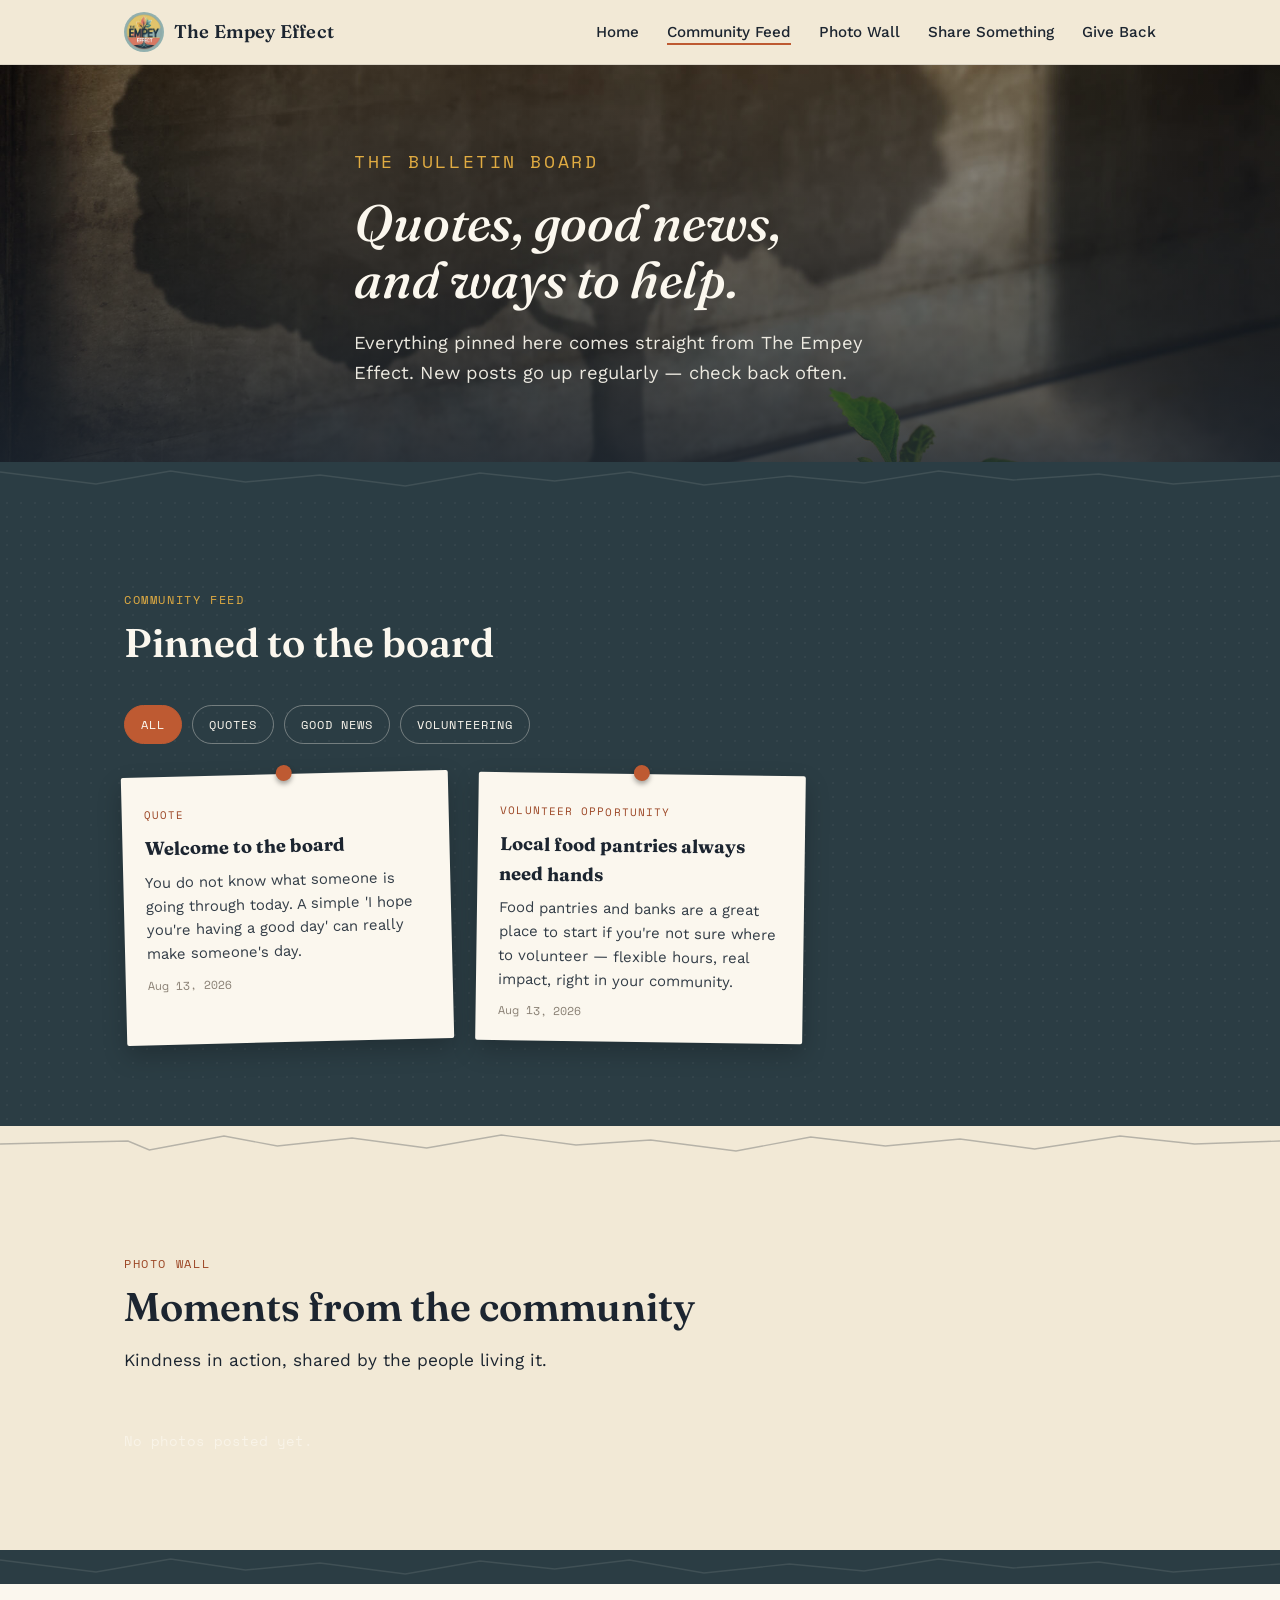
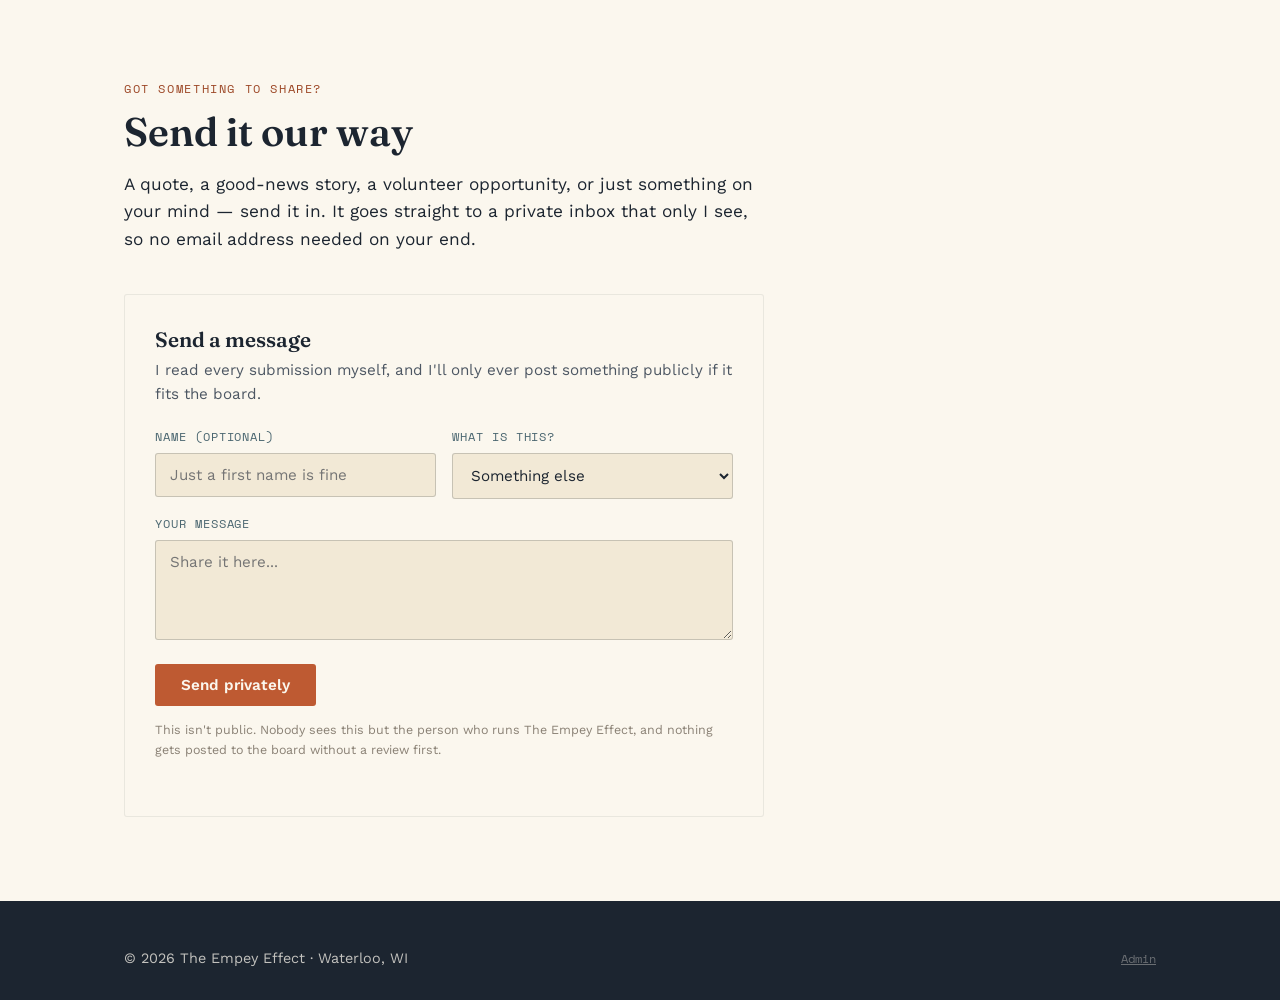
==== feed.html @ 9f994ab1 "Add files via upload" ====
<!DOCTYPE html>
<html lang="en">
<head>
<meta charset="UTF-8">
<meta name="viewport" content="width=device-width, initial-scale=1.0">
<title>Community Feed — The Empey Effect</title>
<meta name="description" content="Quotes, good news, and volunteer opportunities shared by The Empey Effect community.">
<link rel="icon" href="images/logo.png">
<link rel="preconnect" href="https://fonts.googleapis.com">
<link href="https://fonts.googleapis.com/css2?family=Fraunces:ital,wght@0,500;0,600;1,500&family=Work+Sans:wght@400;500;600;700&family=Space+Mono:wght@400;700&display=swap" rel="stylesheet">
<link rel="stylesheet" href="css/style.css">
<script defer src="https://identity.netlify.com/v1/netlify-identity-widget.js"></script>
</head>
<body>

<nav class="site-nav">
  <div class="container">
    <a class="brand" href="index.html">
      <img src="images/logo.png" alt="The Empey Effect logo">
      <span>The Empey Effect</span>
    </a>
    <ul class="nav-links">
      <li><a href="index.html">Home</a></li>
      <li><a href="feed.html" class="active">Community Feed</a></li>
      <li><a href="#photos">Photo Wall</a></li>
      <li><a href="#share">Share Something</a></li>
      <li><a href="index.html#give-back">Give Back</a></li>
    </ul>
  </div>
</nav>

<header class="hero" style="min-height:44vh;">
  <div class="container hero-inner">
    <p class="eyebrow" style="color:#E1AC42;">The bulletin board</p>
    <h1 style="font-size:clamp(2rem,4.4vw,3.2rem);">Quotes, good news,<br>and ways to help.</h1>
    <p>Everything pinned here comes straight from The Empey Effect. New posts go up regularly — check back often.</p>
  </div>
</header>

<svg class="crack-divider section-teal" viewBox="0 0 1200 34" preserveAspectRatio="none" style="background:var(--teal-deep);"><path d="M0,10 L90,22 160,9 230,20 300,13 380,24 450,11 520,19 590,10 660,23 740,14 810,21 880,9 950,18 1030,12 1100,22 1200,14" style="stroke:rgba(251,247,238,.35);"/></svg>

<section class="board" id="feed">
  <div class="container">
    <div class="section-head">
      <p class="eyebrow" style="color:var(--gold);">Community feed</p>
      <h2 style="color:var(--paper);">Pinned to the board</h2>
    </div>
    <div class="feed-controls" role="group" aria-label="Filter posts by type">
      <button class="filter-btn active" data-filter="All">All</button>
      <button class="filter-btn" data-filter="Quote">Quotes</button>
      <button class="filter-btn" data-filter="News">Good News</button>
      <button class="filter-btn" data-filter="Volunteer">Volunteering</button>
    </div>
    <div id="feed-grid" class="feed-grid" aria-live="polite">
      <p class="feed-empty">Loading the board…</p>
    </div>
  </div>
</section>

<svg class="crack-divider section-sand" viewBox="0 0 1200 34" preserveAspectRatio="none"><path d="M0,18 L120,15 140,24 210,10 260,20 330,12 400,22 470,9 540,19 610,14 690,25 760,11 830,20 900,13 970,23 1050,10 1120,18 1200,15"/></svg>

<section class="section-sand" id="photos">
  <div class="container">
    <div class="section-head">
      <p class="eyebrow">Photo wall</p>
      <h2>Moments from the community</h2>
      <p class="lede">Kindness in action, shared by the people living it.</p>
    </div>
    <div id="photo-wall" class="photo-wall">
      <p class="photo-empty">Loading photos…</p>
    </div>
  </div>
</section>

<svg class="crack-divider section-teal" viewBox="0 0 1200 34" preserveAspectRatio="none" style="background:var(--teal-deep);"><path d="M0,10 L90,22 160,9 230,20 300,13 380,24 450,11 520,19 590,10 660,23 740,14 810,21 880,9 950,18 1030,12 1100,22 1200,14" style="stroke:rgba(251,247,238,.35);"/></svg>

<section class="section-paper" id="share">
  <div class="container">
    <div class="section-head">
      <p class="eyebrow">Got something to share?</p>
      <h2>Send it our way</h2>
      <p class="lede">A quote, a good-news story, a volunteer opportunity, or just something on your mind — send it in. It goes straight to a private inbox that only I see, so no email address needed on your end.</p>
    </div>

    <div class="share-form">
      <h3>Send a message</h3>
      <p>I read every submission myself, and I'll only ever post something publicly if it fits the board.</p>
      <form name="community-submission" method="POST" data-netlify="true" netlify-honeypot="bot-field" onsubmit="return handleShareSubmit(event)">
        <input type="hidden" name="form-name" value="community-submission">
        <p style="display:none;"><label>Don't fill this out: <input name="bot-field"></label></p>
        <div class="share-form-row two-col">
          <div>
            <label for="share-name">Name (optional)</label>
            <input id="share-name" type="text" name="name" placeholder="Just a first name is fine">
          </div>
          <div>
            <label for="share-type">What is this?</label>
            <select id="share-type" name="type">
              <option value="Quote">A quote</option>
              <option value="News">A good-news story</option>
              <option value="Volunteer">A volunteer opportunity</option>
              <option value="Other" selected>Something else</option>
            </select>
          </div>
        </div>
        <div class="share-form-row">
          <label for="share-message">Your message</label>
          <textarea id="share-message" name="message" placeholder="Share it here..." required></textarea>
        </div>
        <button type="submit">Send privately</button>
      </form>
      <p class="form-success" id="share-success">Thank you — this came through to a private inbox, and I'll take a look soon.</p>
      <p class="fine-print">This isn't public. Nobody sees this but the person who runs The Empey Effect, and nothing gets posted to the board without a review first.</p>
    </div>
  </div>
</section>

<script>
function handleShareSubmit(e){
  e.preventDefault();
  const form = e.target;
  const data = new FormData(form);
  fetch("/", { method: "POST", headers: { "Content-Type": "application/x-www-form-urlencoded" }, body: new URLSearchParams(data).toString() })
    .then(() => {
      form.style.display = "none";
      document.getElementById("share-success").style.display = "block";
    })
    .catch(() => {
      form.style.display = "none";
      document.getElementById("share-success").style.display = "block";
    });
  return false;
}
</script>

<footer>
  <div class="container">
    <span>© <span id="year"></span> The Empey Effect · Waterloo, WI</span>
    <a class="admin-link" href="admin/">Admin</a>
  </div>
</footer>

<script>document.getElementById('year').textContent = new Date().getFullYear();</script>
<script src="js/main.js"></script>
</body>
</html>
---- css/style.css ----
/* ============================================
   THE EMPEY EFFECT — design tokens
   ============================================ */
:root{
  --sand:        #F2E9D6;
  --sand-dark:   #E4D5B4;
  --teal:        #4A6670;
  --teal-deep:   #2B3D44;
  --ink:         #1C2530;
  --clay:        #BE5A32;
  --clay-dark:   #9C4726;
  --gold:        #E1AC42;
  --sage:        #8AA399;
  --paper:       #FBF7EE;

  --font-display: "Fraunces", Georgia, serif;
  --font-body: "Work Sans", -apple-system, sans-serif;
  --font-mono: "Space Mono", "Courier New", monospace;

  --radius: 3px;
}

.visually-hidden{
  position:absolute; width:1px; height:1px;
  padding:0; margin:-1px; overflow:hidden;
  clip: rect(0,0,0,0); white-space:nowrap; border:0;
}

*{ box-sizing: border-box; }
html{ scroll-behavior: smooth; }

body{
  margin:0;
  font-family: var(--font-body);
  background: var(--sand);
  color: var(--ink);
  line-height: 1.6;
  -webkit-font-smoothing: antialiased;
}

img{ max-width:100%; display:block; }

a{ color: var(--clay-dark); }

h1,h2,h3{
  font-family: var(--font-display);
  font-weight: 600;
  line-height: 1.1;
  margin: 0 0 .4em 0;
  color: var(--ink);
}

.eyebrow{
  font-family: var(--font-mono);
  text-transform: uppercase;
  letter-spacing: .14em;
  font-size: .72rem;
  color: var(--clay-dark);
}

.container{
  max-width: 1080px;
  margin: 0 auto;
  padding: 0 24px;
}

/* focus visibility */
a:focus-visible, button:focus-visible{
  outline: 3px solid var(--gold);
  outline-offset: 2px;
}

@media (prefers-reduced-motion: reduce){
  *{ animation: none !important; transition: none !important; scroll-behavior: auto !important; }
}

/* ============================================
   NAV
   ============================================ */
.site-nav{
  position: sticky;
  top: 0;
  z-index: 50;
  background: rgba(242,233,214,.92);
  backdrop-filter: blur(6px);
  border-bottom: 1px solid rgba(28,37,48,.1);
}
.site-nav .container{
  display:flex;
  align-items:center;
  justify-content: space-between;
  padding-top: 12px;
  padding-bottom: 12px;
}
.brand{
  display:flex;
  align-items:center;
  gap:10px;
  text-decoration:none;
}
.brand img{ height: 40px; width:40px; border-radius:50%; }
.brand span{
  font-family: var(--font-display);
  font-weight:600;
  font-size: 1.15rem;
  color: var(--ink);
  letter-spacing: .01em;
}
.nav-links{
  display:flex;
  gap: 28px;
  list-style:none;
  margin:0; padding:0;
  font-size: .95rem;
}
.nav-links a{
  text-decoration:none;
  color: var(--ink);
  font-weight: 500;
  border-bottom: 2px solid transparent;
  padding-bottom: 2px;
}
.nav-links a:hover, .nav-links a.active{
  border-bottom-color: var(--clay);
}

/* ============================================
   HERO
   ============================================ */
.hero{
  position:relative;
  min-height: 88vh;
  display:flex;
  align-items:flex-end;
  background: url('../images/hero.jpg') center 30%/cover no-repeat;
  color: var(--paper);
}
.hero::after{
  content:"";
  position:absolute; inset:0;
  background: linear-gradient(180deg, rgba(28,37,48,.15) 0%, rgba(28,37,48,.55) 65%, rgba(28,37,48,.86) 100%);
}
.hero-inner{
  position:relative;
  z-index:2;
  padding: 64px 0 56px;
}
.hero h1{
  color: var(--paper);
  font-size: clamp(2.4rem, 5.4vw, 4.2rem);
  font-style: italic;
  font-weight: 500;
  max-width: 16ch;
}
.hero p{
  max-width: 52ch;
  font-size: 1.15rem;
  color: rgba(251,247,238,.92);
}
.hero-ctas{
  display:flex;
  gap:14px;
  margin-top: 22px;
  flex-wrap: wrap;
}

/* ============================================
   BUTTONS
   ============================================ */
.btn{
  display:inline-block;
  font-family: var(--font-body);
  font-weight:600;
  font-size: .95rem;
  padding: 13px 26px;
  border-radius: var(--radius);
  text-decoration:none;
  border: 1.5px solid transparent;
  cursor:pointer;
  transition: transform .15s ease, background .15s ease;
}
.btn:hover{ transform: translateY(-1px); }
.btn-primary{
  background: var(--clay);
  color: var(--paper);
}
.btn-primary:hover{ background: var(--clay-dark); }
.btn-ghost{
  background: transparent;
  border-color: rgba(251,247,238,.6);
  color: var(--paper);
}
.btn-ghost:hover{ background: rgba(251,247,238,.12); }
.btn-dark{
  background: var(--ink);
  color: var(--paper);
}
.btn-dark:hover{ background: var(--teal-deep); }

/* ============================================
   CRACK DIVIDER (signature motif)
   ============================================ */
.crack-divider{
  width:100%;
  height: 34px;
  display:block;
}
.crack-divider path{
  stroke: var(--ink);
  stroke-width: 1.4;
  fill: none;
  opacity: .28;
}
.section-sand   { background: var(--sand); }
.section-paper  { background: var(--paper); }
.section-teal   { background: var(--teal-deep); color: var(--paper); }
.section-teal h2, .section-teal .eyebrow{ color: var(--paper); }

/* ============================================
   SECTIONS / GENERIC
   ============================================ */
section{ padding: 84px 0; }
.section-head{
  max-width: 640px;
  margin-bottom: 40px;
}
.section-head h2{ font-size: clamp(1.8rem, 3.4vw, 2.5rem); }
.lede{ font-size: 1.08rem; }

/* Mission */
.mission-grid{
  display:grid;
  grid-template-columns: 1.1fr .9fr;
  gap: 56px;
  align-items:start;
}
.mission-grid p{ margin: 0 0 1.1em 0; }
.pull-quote{
  font-family: var(--font-display);
  font-style: italic;
  font-size: 1.5rem;
  color: var(--clay-dark);
  border-left: 3px solid var(--clay);
  padding-left: 20px;
  margin: 0 0 24px 0;
}
.story-card{
  background: var(--paper);
  border: 1px solid rgba(28,37,48,.1);
  border-radius: var(--radius);
  padding: 26px 24px;
}
.story-card h3{ font-size: 1.1rem; }
.story-card + .story-card{ margin-top: 18px; }

/* Kindness lists */
.kindness-grid{
  display:grid;
  grid-template-columns: 1fr 1fr;
  gap: 32px;
}
.kindness-col{
  background: var(--paper);
  border-radius: var(--radius);
  padding: 30px 28px;
  border: 1px solid rgba(28,37,48,.08);
}
.kindness-col h3{
  font-family: var(--font-mono);
  text-transform: uppercase;
  font-size: .85rem;
  letter-spacing: .1em;
  color: var(--teal);
  margin-bottom: 18px;
}
.kindness-list{ list-style:none; margin:0; padding:0; }
.kindness-list li{
  display:flex;
  gap: 12px;
  padding: 12px 0;
  border-top: 1px dashed rgba(28,37,48,.15);
}
.kindness-list li:first-child{ border-top:none; }
.kindness-list li::before{
  content: "✦";
  color: var(--clay);
  flex: 0 0 auto;
  font-size: .8rem;
  margin-top: 5px;
}
.kindness-list strong{ display:block; font-size: .98rem; }
.kindness-list span{ color: #4d5763; font-size: .92rem; }

/* Volunteering strip */
.volunteer-strip{
  display:flex;
  flex-wrap:wrap;
  gap: 12px;
  margin-top: 28px;
}
.pill{
  font-family: var(--font-mono);
  font-size: .82rem;
  padding: 8px 16px;
  border: 1px solid rgba(251,247,238,.35);
  border-radius: 999px;
  color: var(--paper);
}

.share-form{
  background: var(--paper);
  border-radius: var(--radius);
  border: 1px solid rgba(28,37,48,.08);
  padding: 34px 30px;
  max-width: 640px;
}
.share-form h3{ font-size: 1.3rem; margin-bottom: 6px; }
.share-form > p{ font-size: .95rem; color: #4d5763; margin: 0 0 22px 0; }
.share-form label{
  display:block;
  font-family: var(--font-mono);
  font-size: .74rem;
  text-transform: uppercase;
  letter-spacing: .08em;
  color: var(--teal);
  margin-bottom: 6px;
}
.share-form-row{ margin-bottom: 16px; }
.share-form-row.two-col{
  display:grid;
  grid-template-columns: 1fr 1fr;
  gap: 16px;
}
.share-form input[type="text"],
.share-form select,
.share-form textarea{
  width: 100%;
  font-family: var(--font-body);
  font-size: .95rem;
  padding: 12px 14px;
  border: 1.5px solid rgba(28,37,48,.2);
  border-radius: var(--radius);
  background: var(--sand);
  color: var(--ink);
}
.share-form textarea{ resize: vertical; min-height: 100px; }
.share-form input:focus-visible,
.share-form select:focus-visible,
.share-form textarea:focus-visible{
  outline: 3px solid var(--gold);
  outline-offset: 1px;
}
.share-form button{
  font-family: var(--font-body);
  font-weight:600;
  font-size: .95rem;
  padding: 12px 26px;
  border-radius: var(--radius);
  border: none;
  background: var(--clay);
  color: var(--paper);
  cursor:pointer;
}
.share-form button:hover{ background: var(--clay-dark); }
.share-form .fine-print{
  font-size: .78rem;
  color: #8a8175;
  margin-top: 14px;
}

/* ============================================
   MERCH (coming soon)
   ============================================ */
.merch-showcase{
  position: relative;
  border-radius: var(--radius);
  overflow: hidden;
  margin-bottom: 28px;
  box-shadow: 0 18px 40px rgba(28,37,48,.22);
}
.merch-showcase img{
  width: 100%;
  display:block;
}
.merch-showcase .merch-badge{
  position:absolute;
  top: 18px; right: 18px;
}
.merch-tags{
  display:flex;
  flex-wrap: wrap;
  gap: 12px;
  margin-bottom: 40px;
}
.merch-tag{
  background: var(--paper);
  border: 1px solid rgba(28,37,48,.1);
  border-radius: var(--radius);
  padding: 14px 20px;
  flex: 1 1 200px;
}
.merch-tag h3{
  font-size: 1rem;
  margin-bottom: 3px;
}
.merch-tag p{
  font-size: .86rem;
  color: #4d5763;
  margin: 0;
}
.merch-badge{
  background: var(--clay);
  color: var(--paper);
  font-family: var(--font-mono);
  font-size: .68rem;
  text-transform: uppercase;
  letter-spacing: .08em;
  padding: 6px 12px;
  border-radius: 999px;
  display: inline-block;
}

.interest-form{
  background: var(--paper);
  border-radius: var(--radius);
  border: 1px solid rgba(28,37,48,.08);
  padding: 30px 28px;
  max-width: 560px;
}
.interest-form h3{ font-size: 1.15rem; margin-bottom: 6px; }
.interest-form p{ font-size: .92rem; color: #4d5763; margin: 0 0 18px 0; }
.interest-form-row{
  display:flex;
  gap: 10px;
  flex-wrap: wrap;
}
.interest-form input[type="email"]{
  flex: 1 1 240px;
  font-family: var(--font-body);
  font-size: .95rem;
  padding: 12px 14px;
  border: 1.5px solid rgba(28,37,48,.2);
  border-radius: var(--radius);
  background: var(--sand);
  color: var(--ink);
}
.interest-form input[type="email"]:focus-visible{
  outline: 3px solid var(--gold);
  outline-offset: 1px;
}
.interest-form button{
  font-family: var(--font-body);
  font-weight:600;
  font-size: .95rem;
  padding: 12px 24px;
  border-radius: var(--radius);
  border: none;
  background: var(--clay);
  color: var(--paper);
  cursor:pointer;
}
.interest-form button:hover{ background: var(--clay-dark); }
.interest-form .fine-print{
  font-size: .78rem;
  color: #8a8175;
  margin-top: 12px;
}
.form-success{
  display:none;
  font-family: var(--font-mono);
  font-size: .88rem;
  color: var(--teal);
  padding: 12px 0 0;
}

/* ============================================
   COMMUNITY FEED (bulletin board)
   ============================================ */
.board{
  background: var(--teal-deep);
  background-image:
    radial-gradient(rgba(251,247,238,.045) 1px, transparent 1px);
  background-size: 14px 14px;
}
.feed-controls{
  display:flex;
  gap:10px;
  flex-wrap:wrap;
  margin-bottom: 30px;
}
.filter-btn{
  font-family: var(--font-mono);
  font-size: .78rem;
  text-transform: uppercase;
  letter-spacing: .08em;
  background: transparent;
  border: 1px solid rgba(251,247,238,.35);
  color: var(--paper);
  padding: 9px 16px;
  border-radius: 999px;
  cursor:pointer;
}
.filter-btn.active, .filter-btn:hover{
  background: var(--clay);
  border-color: var(--clay);
}
.feed-grid{
  display:grid;
  grid-template-columns: repeat(auto-fill, minmax(270px, 1fr));
  gap: 26px;
}
.note{
  background: var(--paper);
  color: var(--ink);
  padding: 24px 22px 20px;
  border-radius: 2px;
  box-shadow: 0 10px 24px rgba(0,0,0,.22);
  position:relative;
  transform: rotate(var(--tilt, -1deg));
}
.note::before{
  content:"";
  position:absolute;
  top:-9px; left: 50%;
  transform: translateX(-50%);
  width:16px; height:16px;
  border-radius:50%;
  background: var(--clay);
  box-shadow: 0 3px 5px rgba(0,0,0,.35);
}
.note .tag{
  font-family: var(--font-mono);
  font-size: .68rem;
  text-transform: uppercase;
  letter-spacing: .1em;
  color: var(--clay-dark);
  display:inline-block;
  margin-bottom: 10px;
}
.note h4{
  font-family: var(--font-display);
  font-size: 1.15rem;
  margin: 0 0 8px 0;
}
.note p{ font-size: .93rem; color: #333d47; margin:0 0 10px 0; }
.note a.note-link{ font-size: .85rem; font-weight:600; }
.note .date{
  font-family: var(--font-mono);
  font-size: .72rem;
  color: #8a8175;
  display:block;
  margin-top: 10px;
}
.feed-empty, .photo-empty{
  color: rgba(251,247,238,.75);
  font-family: var(--font-mono);
  font-size: .9rem;
}

/* ============================================
   PHOTO WALL
   ============================================ */
.photo-wall{
  display:grid;
  grid-template-columns: repeat(auto-fill, minmax(220px,1fr));
  gap: 24px;
}
.photo-frame{
  background: var(--paper);
  padding: 10px 10px 34px;
  box-shadow: 0 8px 18px rgba(28,37,48,.14);
  transform: rotate(var(--tilt, 1deg));
}
.photo-frame img{
  width:100%;
  aspect-ratio: 4/3;
  object-fit: cover;
}
.photo-frame figcaption{
  font-family: var(--font-mono);
  font-size: .76rem;
  color: var(--teal);
  padding-top: 8px;
  text-align:center;
}

/* ============================================
   FOOTER
   ============================================ */
footer{
  background: var(--ink);
  color: rgba(251,247,238,.75);
  padding: 46px 0 30px;
  font-size: .9rem;
}
footer .container{
  display:flex;
  justify-content:space-between;
  align-items:center;
  flex-wrap:wrap;
  gap: 14px;
}
footer a{ color: rgba(251,247,238,.75); }
footer .admin-link{
  font-family: var(--font-mono);
  font-size: .75rem;
  color: rgba(251,247,238,.35);
}
footer .admin-link:hover{ color: rgba(251,247,238,.7); }

/* ============================================
   RESPONSIVE
   ============================================ */
@media (max-width: 760px){
  .nav-links{ display:none; }
  .mission-grid{ grid-template-columns: 1fr; }
  .kindness-grid{ grid-template-columns: 1fr; }
  section{ padding: 56px 0; }
}
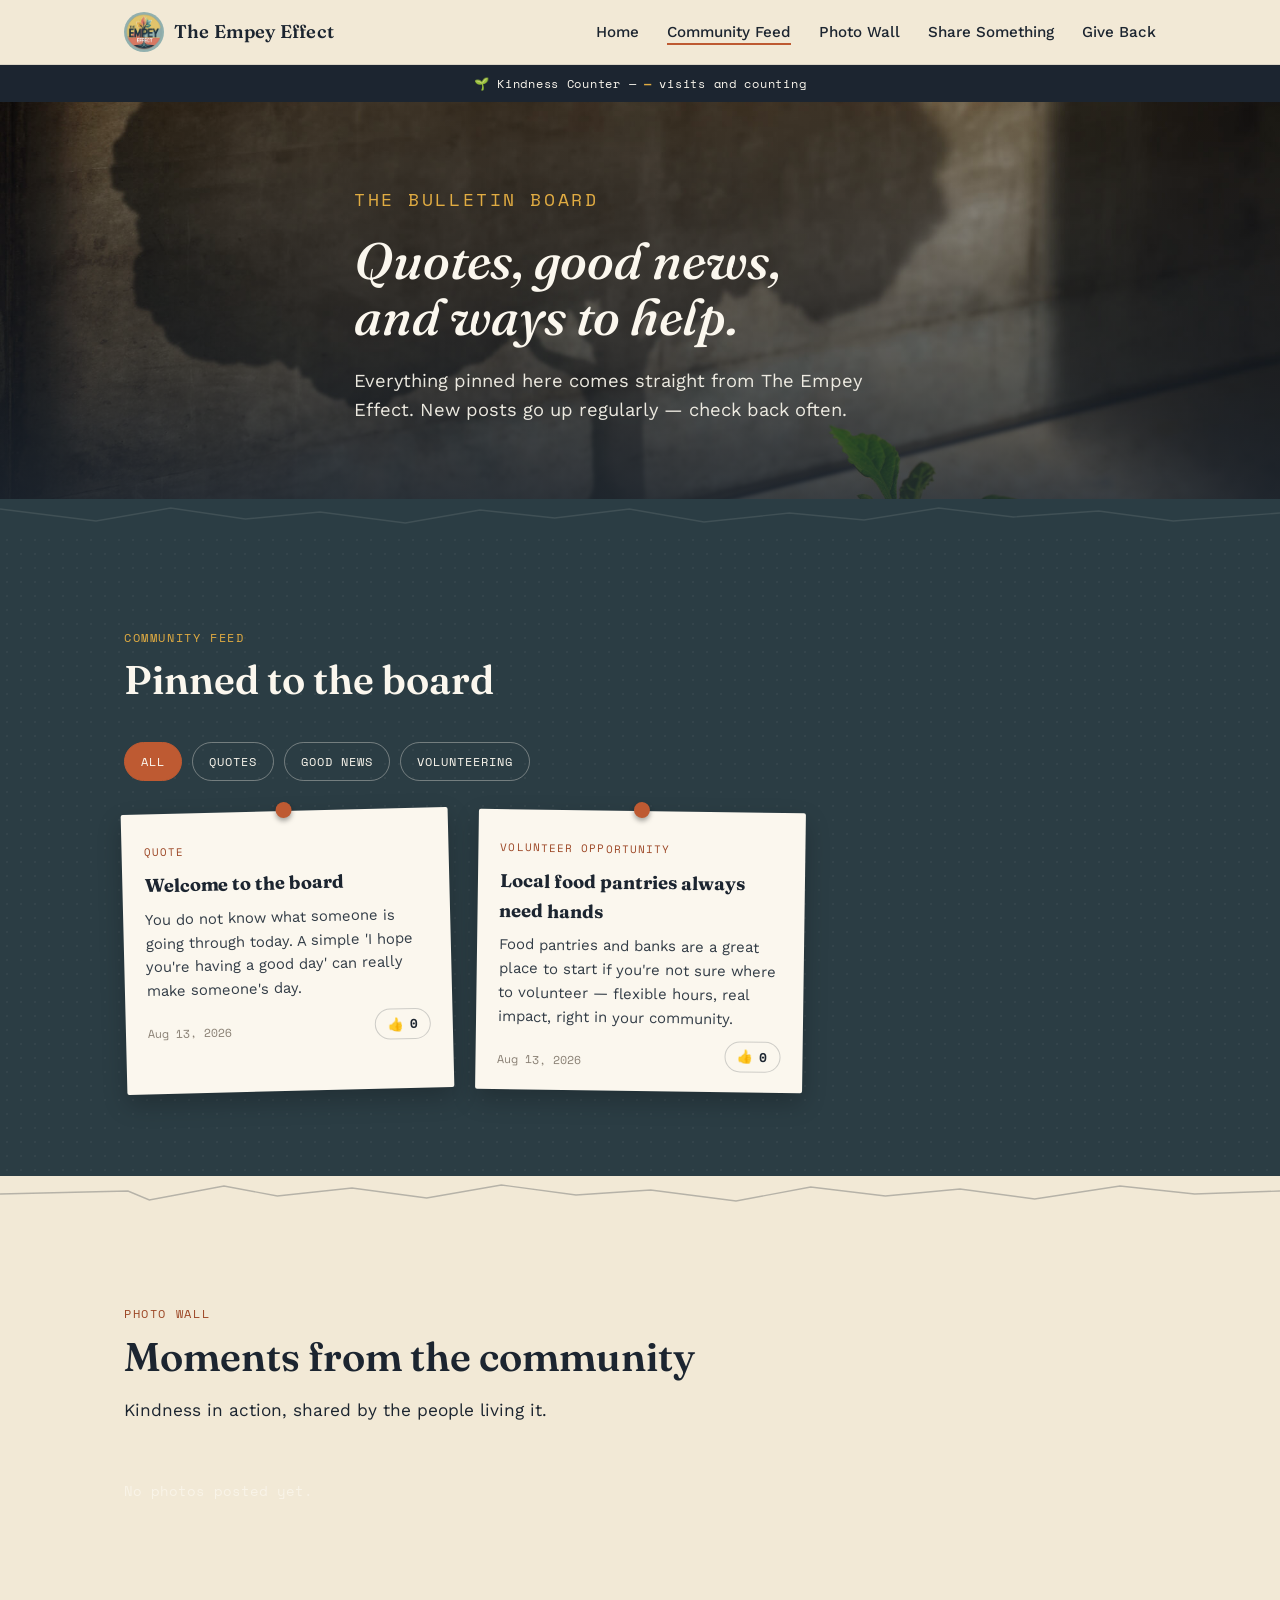
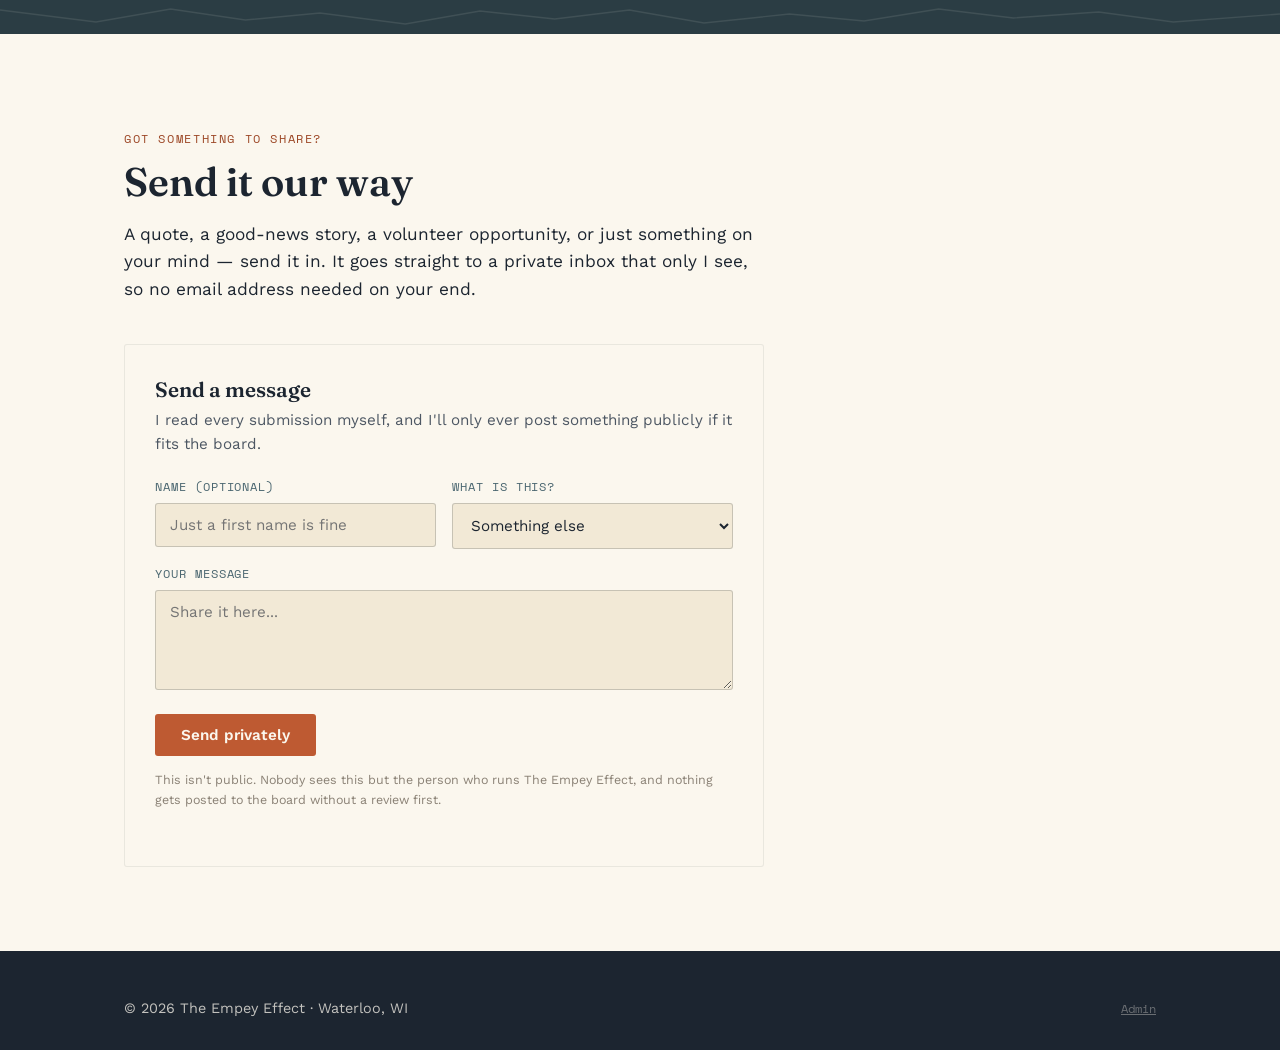
==== commit 5566e2e0: "Add files via upload" ====
--- a/feed.html
+++ b/feed.html
@@ -28,6 +28,8 @@
     </ul>
   </div>
 </nav>
+
+<div class="kindness-bar">🌱 Kindness Counter — <strong id="kindness-count">…</strong> visits and counting</div>
 
 <header class="hero" style="min-height:44vh;">
   <div class="container hero-inner">
@@ -142,5 +144,6 @@
 
 <script>document.getElementById('year').textContent = new Date().getFullYear();</script>
 <script src="js/main.js"></script>
+<script src="js/kindness-counter.js"></script>
 </body>
 </html>
--- a/css/style.css
+++ b/css/style.css
@@ -75,6 +75,55 @@
 }
 
 /* ============================================
+   KINDNESS COUNTER
+   ============================================ */
+.kindness-bar{
+  background: var(--ink);
+  color: var(--paper);
+  text-align:center;
+  font-family: var(--font-mono);
+  font-size: .76rem;
+  letter-spacing: .06em;
+  padding: 9px 12px;
+}
+.kindness-bar strong{
+  color: var(--gold);
+  font-weight: 700;
+}
+
+/* like button on feed notes */
+.note-footer{
+  display:flex;
+  align-items:center;
+  justify-content:space-between;
+  margin-top: 10px;
+}
+.like-btn{
+  display:inline-flex;
+  align-items:center;
+  gap: 6px;
+  background: transparent;
+  border: 1.5px solid rgba(28,37,48,.2);
+  border-radius: 999px;
+  padding: 5px 12px;
+  font-family: var(--font-body);
+  font-weight: 600;
+  font-size: .8rem;
+  color: var(--ink);
+  cursor: pointer;
+  transition: background .15s ease, border-color .15s ease, transform .1s ease;
+}
+.like-btn:hover{ border-color: var(--clay); transform: translateY(-1px); }
+.like-btn.liked{
+  background: var(--clay);
+  border-color: var(--clay);
+  color: var(--paper);
+  cursor: default;
+}
+.like-btn:disabled{ cursor: default; }
+.like-btn .like-count{ font-family: var(--font-mono); }
+
+/* ============================================
    NAV
    ============================================ */
 .site-nav{
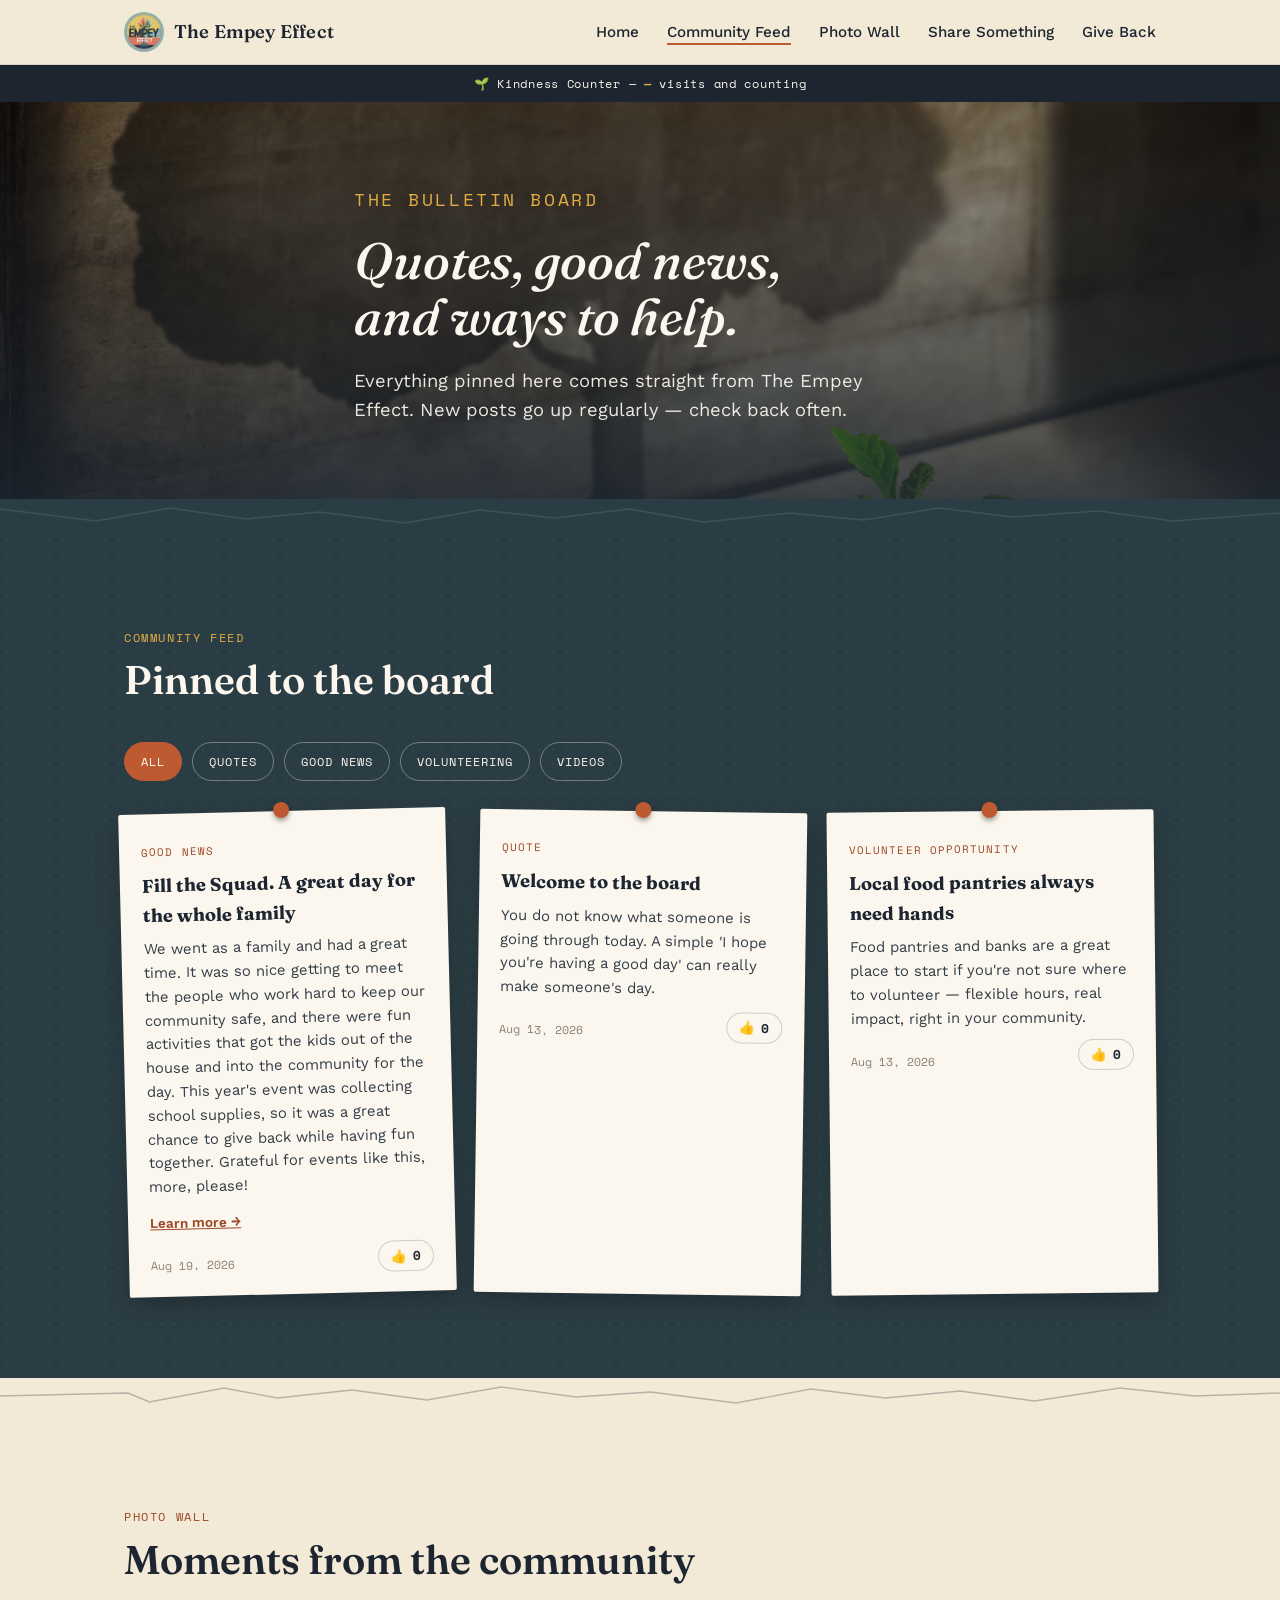
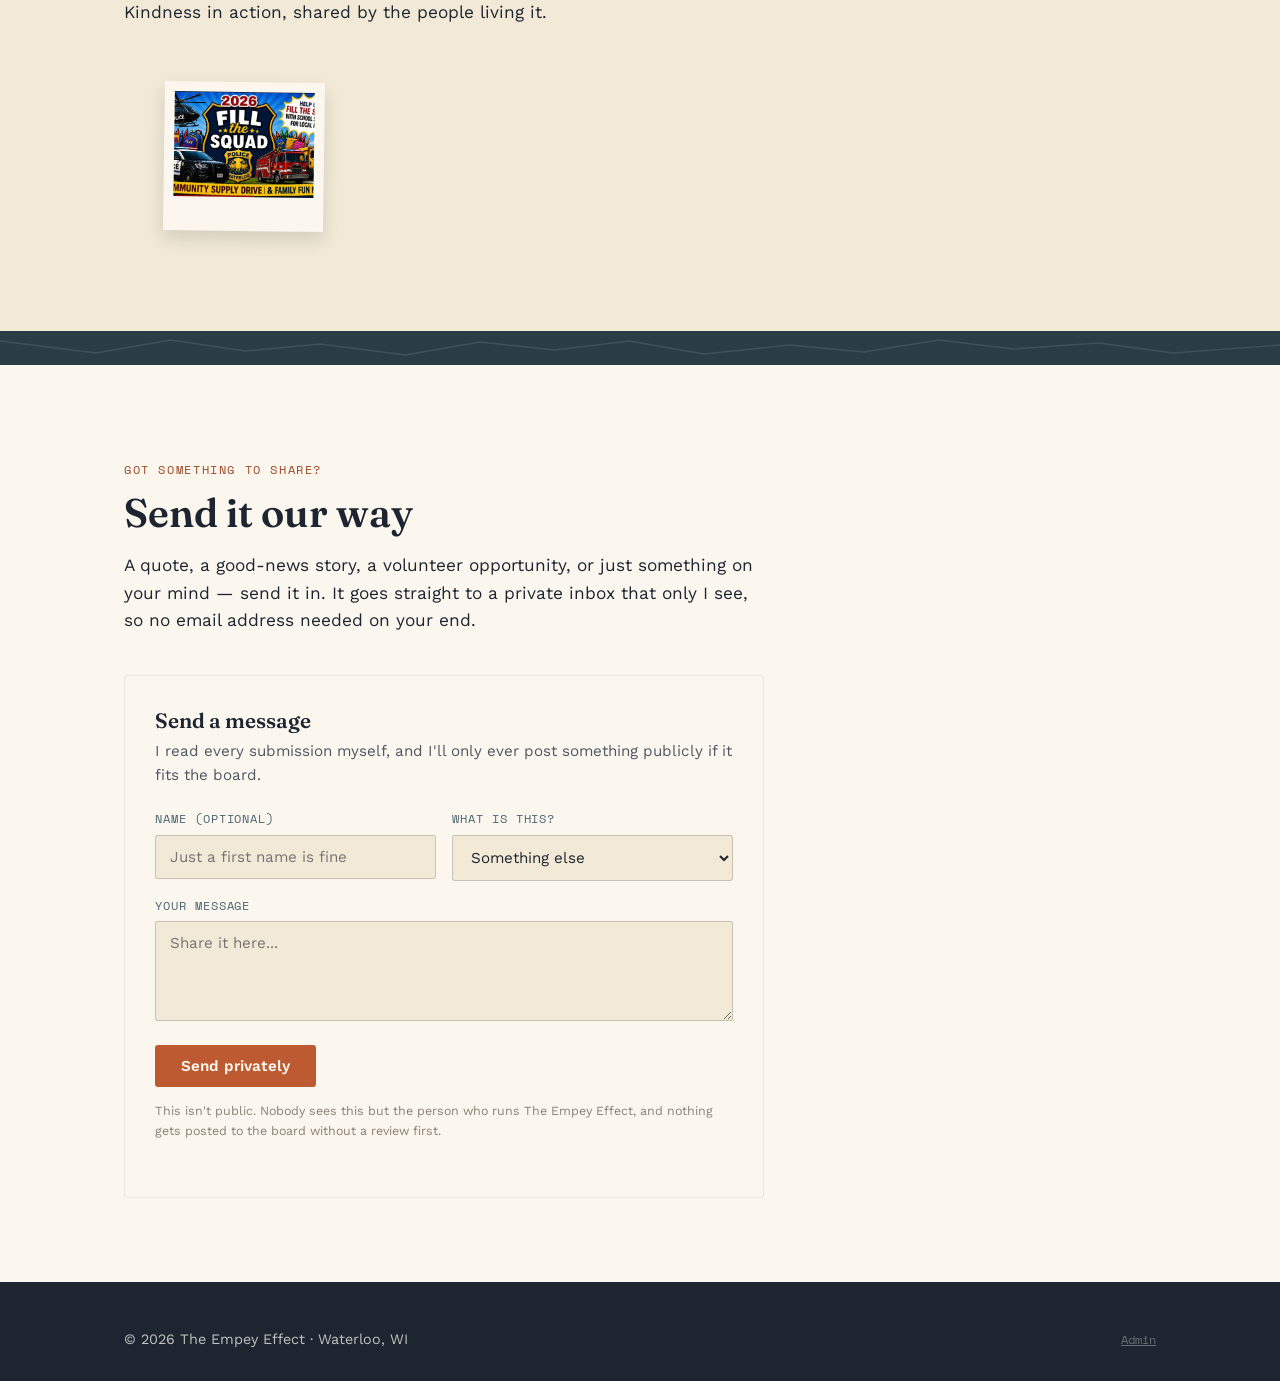
==== commit e3116336: "Add files via upload" ====
--- a/feed.html
+++ b/feed.html
@@ -5,6 +5,19 @@
 <meta name="viewport" content="width=device-width, initial-scale=1.0">
 <title>Community Feed — The Empey Effect</title>
 <meta name="description" content="Quotes, good news, and volunteer opportunities shared by The Empey Effect community.">
+<link rel="canonical" href="https://empey-effect.netlify.app/feed">
+
+<meta property="og:type" content="website">
+<meta property="og:site_name" content="The Empey Effect">
+<meta property="og:title" content="Community Feed — The Empey Effect">
+<meta property="og:description" content="Quotes, good news, and volunteer opportunities shared by The Empey Effect community.">
+<meta property="og:url" content="https://empey-effect.netlify.app/feed">
+<meta property="og:image" content="https://empey-effect.netlify.app/images/hero.jpg">
+<meta name="twitter:card" content="summary_large_image">
+<meta name="twitter:title" content="Community Feed — The Empey Effect">
+<meta name="twitter:description" content="Quotes, good news, and volunteer opportunities shared by The Empey Effect community.">
+<meta name="twitter:image" content="https://empey-effect.netlify.app/images/hero.jpg">
+
 <link rel="icon" href="images/logo.png">
 <link rel="preconnect" href="https://fonts.googleapis.com">
 <link href="https://fonts.googleapis.com/css2?family=Fraunces:ital,wght@0,500;0,600;1,500&family=Work+Sans:wght@400;500;600;700&family=Space+Mono:wght@400;700&display=swap" rel="stylesheet">
@@ -52,6 +65,7 @@
       <button class="filter-btn" data-filter="Quote">Quotes</button>
       <button class="filter-btn" data-filter="News">Good News</button>
       <button class="filter-btn" data-filter="Volunteer">Volunteering</button>
+      <button class="filter-btn" data-filter="Video">Videos</button>
     </div>
     <div id="feed-grid" class="feed-grid" aria-live="polite">
       <p class="feed-empty">Loading the board…</p>
